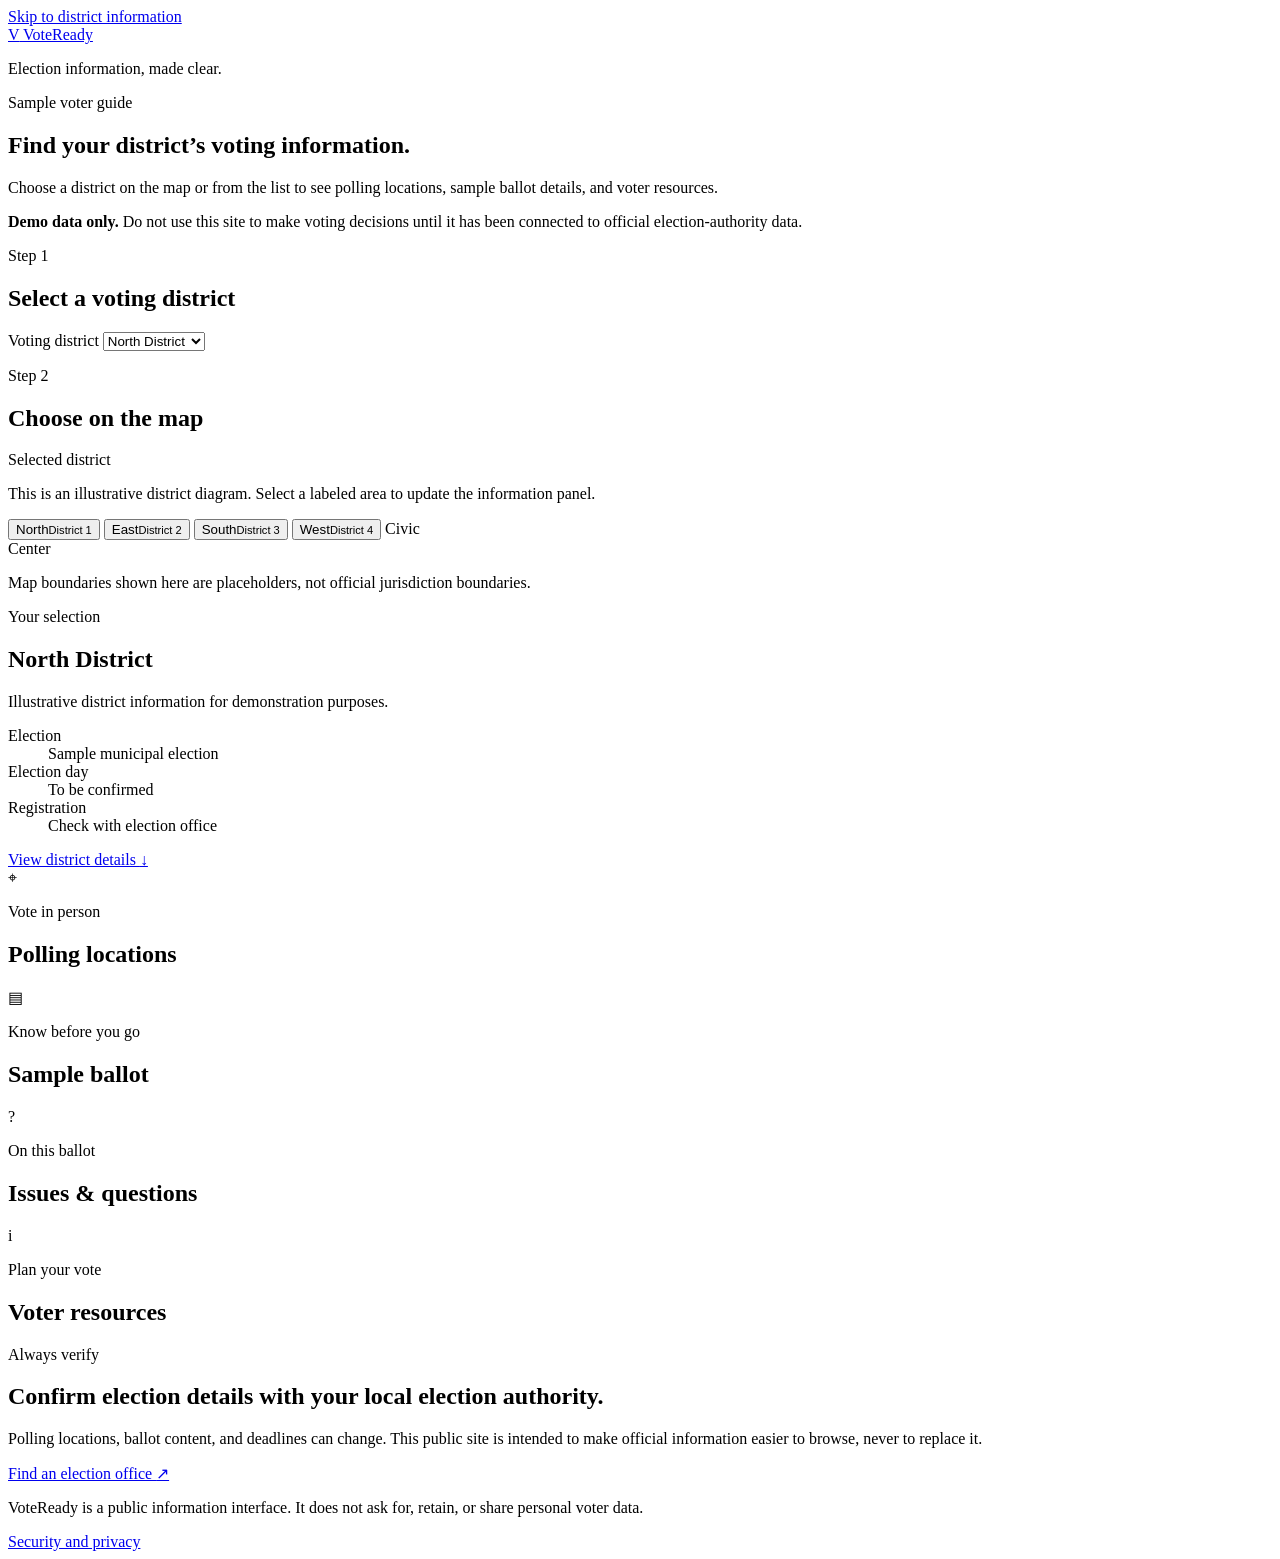
==== index.html @ 060397cc "Add initial HTML structure for election district information page" ====
<!doctype html>
<html lang="en">
  <head>
    <meta charset="utf-8">
    <meta name="viewport" content="width=device-width, initial-scale=1">
    <meta name="description" content="A quick, accessible guide to sample voting district information.">
    <!-- GitHub Pages cannot set HTTP headers. Keep this in sync with host-level headers if hosting moves. -->
    <meta http-equiv="Content-Security-Policy" content="default-src 'self'; base-uri 'none'; object-src 'none'; form-action 'none'; frame-ancestors 'none'; img-src 'self' data:; script-src 'self'; style-src 'self'; connect-src 'self'; upgrade-insecure-requests">
    <meta name="referrer" content="no-referrer">
    <meta name="color-scheme" content="light">
    <title>VoteReady | District information</title>
    <link rel="stylesheet" href="assets/css/styles.css">
  </head>
  <body>
    <a class="skip-link" href="#main-content">Skip to district information</a>
    <header class="site-header">
      <a class="brand" href="./" aria-label="VoteReady home">
        <span class="brand-mark" aria-hidden="true">V</span>
        <span>VoteReady</span>
      </a>
      <p class="header-note">Election information, made clear.</p>
    </header>

    <main id="main-content">
      <section class="hero" aria-labelledby="page-title">
        <p class="eyebrow">Sample voter guide</p>
        <h1 id="page-title">Find your district’s voting information.</h1>
        <p class="hero-copy">Choose a district on the map or from the list to see polling locations, sample ballot details, and voter resources.</p>
        <p class="data-notice"><strong>Demo data only.</strong> Do not use this site to make voting decisions until it has been connected to official election-authority data.</p>
      </section>

      <section class="district-picker" aria-labelledby="district-picker-title">
        <div>
          <p class="eyebrow">Step 1</p>
          <h2 id="district-picker-title">Select a voting district</h2>
        </div>
        <label class="select-control" for="district-select">
          <span class="sr-only">Voting district</span>
          <select id="district-select" name="district">
            <option value="north">North District</option>
            <option value="east">East District</option>
            <option value="south">South District</option>
            <option value="west">West District</option>
          </select>
        </label>
      </section>

      <section class="app-layout" aria-label="Voting district map and information">
        <div class="map-panel">
          <div class="panel-heading">
            <div>
              <p class="eyebrow">Step 2</p>
              <h2>Choose on the map</h2>
            </div>
            <span class="map-key"><span aria-hidden="true"></span>Selected district</span>
          </div>
          <p id="map-instructions" class="map-instructions">This is an illustrative district diagram. Select a labeled area to update the information panel.</p>
          <div class="district-map" role="group" aria-describedby="map-instructions" aria-label="Illustrative voting district map">
            <button class="district district-north" type="button" data-district="north" aria-pressed="true"><span>North</span><small>District 1</small></button>
            <button class="district district-east" type="button" data-district="east" aria-pressed="false"><span>East</span><small>District 2</small></button>
            <button class="district district-south" type="button" data-district="south" aria-pressed="false"><span>South</span><small>District 3</small></button>
            <button class="district district-west" type="button" data-district="west" aria-pressed="false"><span>West</span><small>District 4</small></button>
            <span class="map-center" aria-hidden="true">Civic<br>Center</span>
          </div>
          <p class="map-caption">Map boundaries shown here are placeholders, not official jurisdiction boundaries.</p>
        </div>

        <aside class="district-summary" aria-labelledby="district-name">
          <p class="eyebrow">Your selection</p>
          <h2 id="district-name" tabindex="-1">North District</h2>
          <p id="district-description">Illustrative district information for demonstration purposes.</p>
          <dl class="quick-facts">
            <div><dt>Election</dt><dd id="election-name">Sample municipal election</dd></div>
            <div><dt>Election day</dt><dd id="election-date">To be confirmed</dd></div>
            <div><dt>Registration</dt><dd id="registration-date">Check with election office</dd></div>
          </dl>
          <a class="text-link" href="#voting-information">View district details <span aria-hidden="true">↓</span></a>
        </aside>
      </section>

      <section id="voting-information" class="information-grid" aria-label="District voting information">
        <article class="info-card locations-card">
          <div class="card-heading">
            <div class="card-icon" aria-hidden="true">⌖</div>
            <div><p class="eyebrow">Vote in person</p><h2>Polling locations</h2></div>
          </div>
          <p id="polling-note" class="muted"></p>
          <ul id="locations-list" class="location-list"></ul>
        </article>

        <article class="info-card ballot-card">
          <div class="card-heading">
            <div class="card-icon" aria-hidden="true">▤</div>
            <div><p class="eyebrow">Know before you go</p><h2>Sample ballot</h2></div>
          </div>
          <p id="ballot-note" class="muted"></p>
          <div id="ballot-list" class="ballot-list"></div>
        </article>

        <article class="info-card issues-card">
          <div class="card-heading">
            <div class="card-icon" aria-hidden="true">?</div>
            <div><p class="eyebrow">On this ballot</p><h2>Issues &amp; questions</h2></div>
          </div>
          <ul id="issues-list" class="issues-list"></ul>
        </article>

        <article class="info-card resources-card">
          <div class="card-heading">
            <div class="card-icon" aria-hidden="true">i</div>
            <div><p class="eyebrow">Plan your vote</p><h2>Voter resources</h2></div>
          </div>
          <ul id="resources-list" class="resource-list"></ul>
        </article>
      </section>

      <section class="verify-section" aria-labelledby="verify-title">
        <div>
          <p class="eyebrow">Always verify</p>
          <h2 id="verify-title">Confirm election details with your local election authority.</h2>
          <p>Polling locations, ballot content, and deadlines can change. This public site is intended to make official information easier to browse, never to replace it.</p>
        </div>
        <a class="button-link" href="https://www.usa.gov/election-office" rel="noreferrer">Find an election office <span aria-hidden="true">↗</span></a>
      </section>
    </main>

    <footer class="site-footer">
      <p>VoteReady is a public information interface. It does not ask for, retain, or share personal voter data.</p>
      <a href="privacy.html">Security and privacy</a>
    </footer>
    <div id="selection-status" class="sr-only" aria-live="polite"></div>
    <script src="assets/js/election-data.js" defer></script>
    <script src="assets/js/app.js" defer></script>
  </body>
</html>
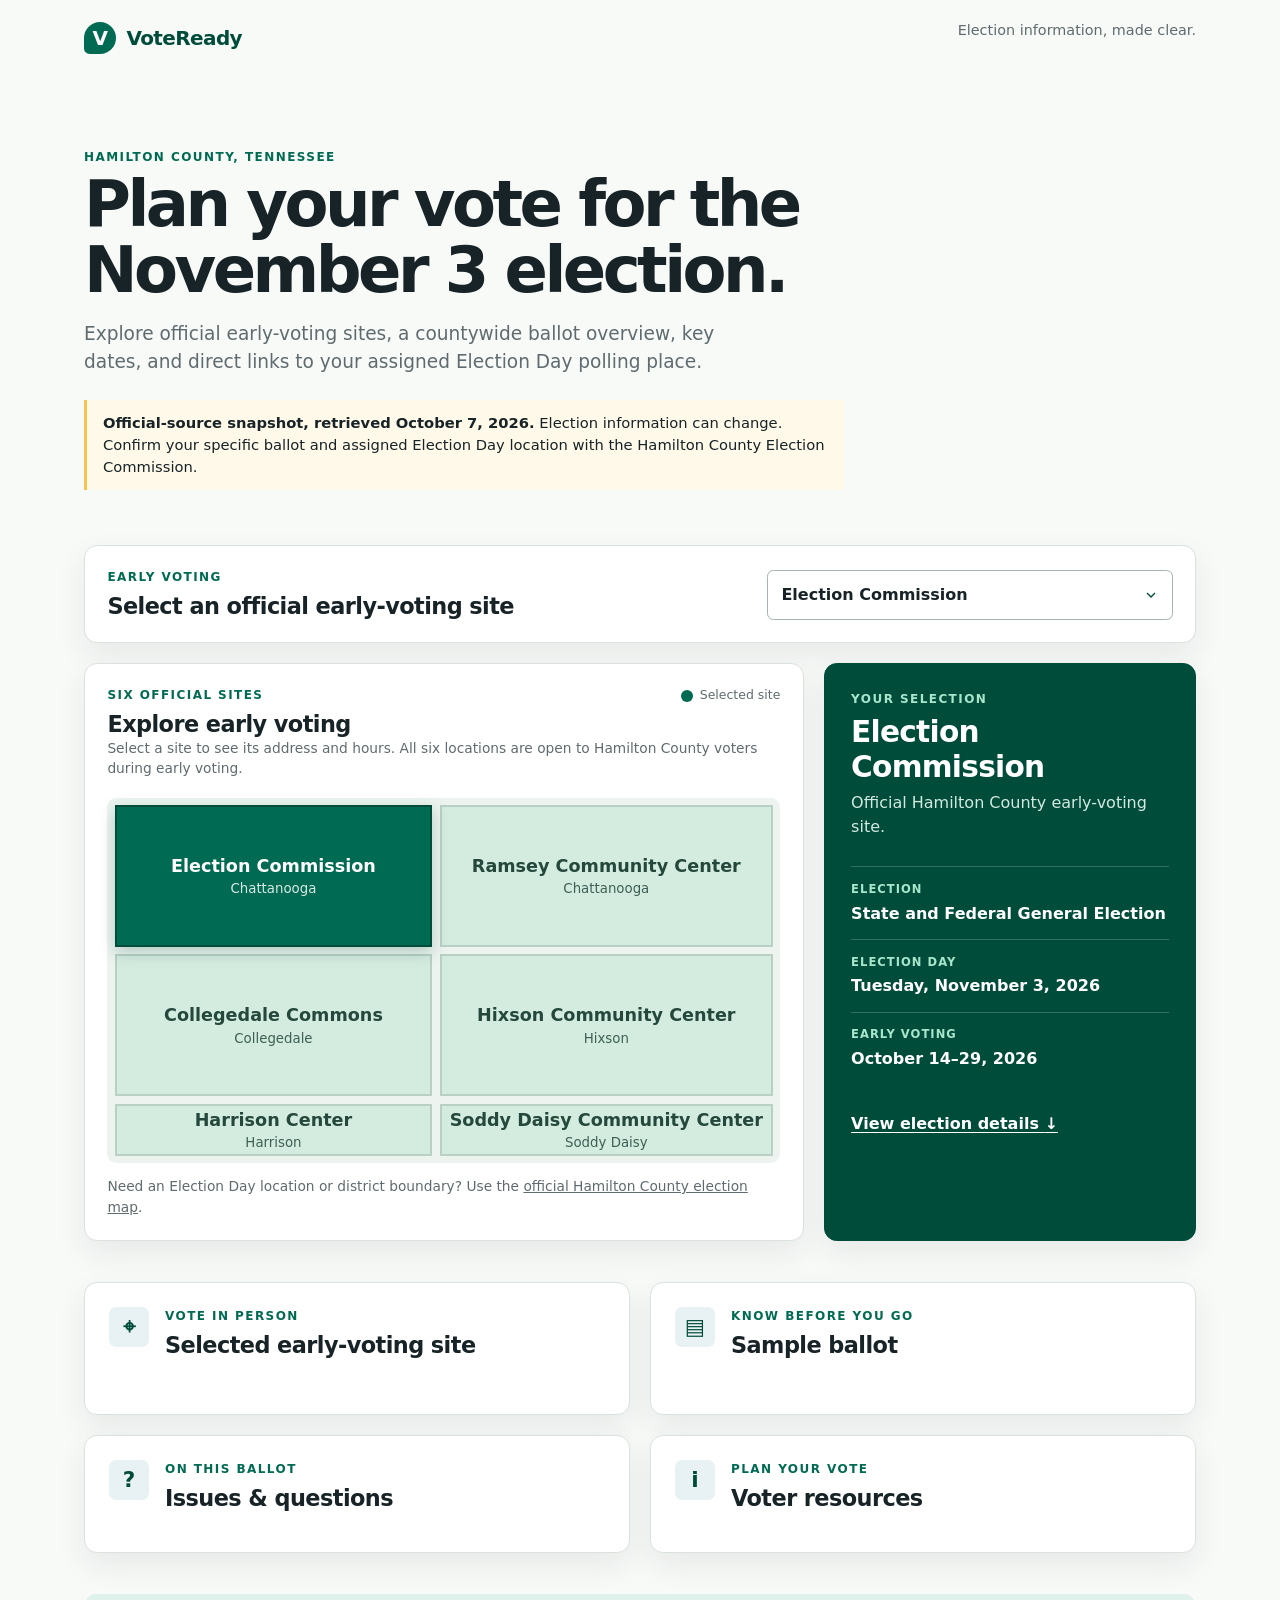
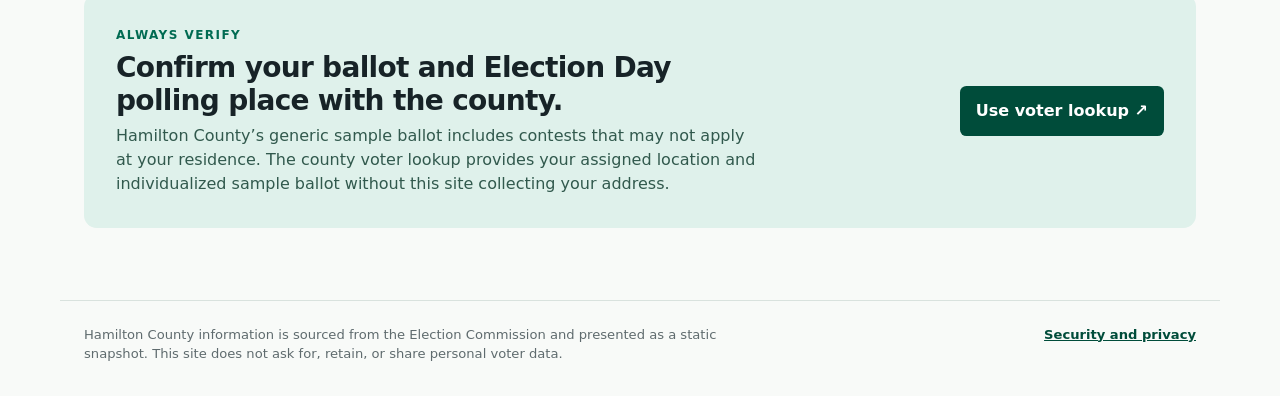
==== commit dc6a2433: "Update index.html for Hamilton County election information and early voting details" ====
--- a/index.html
+++ b/index.html
@@ -3,16 +3,16 @@
   <head>
     <meta charset="utf-8">
     <meta name="viewport" content="width=device-width, initial-scale=1">
-    <meta name="description" content="A quick, accessible guide to sample voting district information.">
+    <meta name="description" content="Official-source voting information for Hamilton County, Tennessee.">
     <!-- GitHub Pages cannot set HTTP headers. Keep this in sync with host-level headers if hosting moves. -->
     <meta http-equiv="Content-Security-Policy" content="default-src 'self'; base-uri 'none'; object-src 'none'; form-action 'none'; frame-ancestors 'none'; img-src 'self' data:; script-src 'self'; style-src 'self'; connect-src 'self'; upgrade-insecure-requests">
     <meta name="referrer" content="no-referrer">
     <meta name="color-scheme" content="light">
-    <title>VoteReady | District information</title>
+    <title>VoteReady | Hamilton County, Tennessee</title>
     <link rel="stylesheet" href="assets/css/styles.css">
   </head>
   <body>
-    <a class="skip-link" href="#main-content">Skip to district information</a>
+    <a class="skip-link" href="#main-content">Skip to voting information</a>
     <header class="site-header">
       <a class="brand" href="./" aria-label="VoteReady home">
         <span class="brand-mark" aria-hidden="true">V</span>
@@ -23,66 +23,69 @@
 
     <main id="main-content">
       <section class="hero" aria-labelledby="page-title">
-        <p class="eyebrow">Sample voter guide</p>
-        <h1 id="page-title">Find your district’s voting information.</h1>
-        <p class="hero-copy">Choose a district on the map or from the list to see polling locations, sample ballot details, and voter resources.</p>
-        <p class="data-notice"><strong>Demo data only.</strong> Do not use this site to make voting decisions until it has been connected to official election-authority data.</p>
+        <p class="eyebrow">Hamilton County, Tennessee</p>
+        <h1 id="page-title">Plan your vote for the November 3 election.</h1>
+        <p class="hero-copy">Explore official early-voting sites, a countywide ballot overview, key dates, and direct links to your assigned Election Day polling place.</p>
+        <p class="data-notice"><strong>Official-source snapshot, retrieved October 7, 2026.</strong> Election information can change. Confirm your specific ballot and assigned Election Day location with the Hamilton County Election Commission.</p>
       </section>
 
       <section class="district-picker" aria-labelledby="district-picker-title">
         <div>
-          <p class="eyebrow">Step 1</p>
-          <h2 id="district-picker-title">Select a voting district</h2>
+          <p class="eyebrow">Early voting</p>
+          <h2 id="district-picker-title">Select an official early-voting site</h2>
         </div>
         <label class="select-control" for="district-select">
-          <span class="sr-only">Voting district</span>
-          <select id="district-select" name="district">
-            <option value="north">North District</option>
-            <option value="east">East District</option>
-            <option value="south">South District</option>
-            <option value="west">West District</option>
+          <span class="sr-only">Early-voting site</span>
+          <select id="district-select" name="early-voting-site">
+            <option value="election_commission">Election Commission</option>
+            <option value="brainerd">Chris L. Ramsey Sr. Community Center</option>
+            <option value="collegedale">Collegedale Commons (Chestnut Hall)</option>
+            <option value="hixson">Hixson Community Center</option>
+            <option value="harrison">Harrison Center</option>
+            <option value="soddy_daisy">Soddy Daisy Community Center</option>
           </select>
         </label>
       </section>
 
-      <section class="app-layout" aria-label="Voting district map and information">
+      <section class="app-layout" aria-label="Early-voting sites and election information">
         <div class="map-panel">
           <div class="panel-heading">
             <div>
-              <p class="eyebrow">Step 2</p>
-              <h2>Choose on the map</h2>
+              <p class="eyebrow">Six official sites</p>
+              <h2>Explore early voting</h2>
             </div>
-            <span class="map-key"><span aria-hidden="true"></span>Selected district</span>
+            <span class="map-key"><span aria-hidden="true"></span>Selected site</span>
           </div>
-          <p id="map-instructions" class="map-instructions">This is an illustrative district diagram. Select a labeled area to update the information panel.</p>
-          <div class="district-map" role="group" aria-describedby="map-instructions" aria-label="Illustrative voting district map">
-            <button class="district district-north" type="button" data-district="north" aria-pressed="true"><span>North</span><small>District 1</small></button>
-            <button class="district district-east" type="button" data-district="east" aria-pressed="false"><span>East</span><small>District 2</small></button>
-            <button class="district district-south" type="button" data-district="south" aria-pressed="false"><span>South</span><small>District 3</small></button>
-            <button class="district district-west" type="button" data-district="west" aria-pressed="false"><span>West</span><small>District 4</small></button>
-            <span class="map-center" aria-hidden="true">Civic<br>Center</span>
+          <p id="map-instructions" class="map-instructions">Select a site to see its address and hours. All six locations are open to Hamilton County voters during early voting.</p>
+          <div class="district-map site-selector" role="group" aria-describedby="map-instructions" aria-label="Hamilton County early-voting sites">
+            <button class="district" type="button" data-district="election_commission" aria-pressed="true"><span>Election Commission</span><small>Chattanooga</small></button>
+            <button class="district" type="button" data-district="brainerd" aria-pressed="false"><span>Ramsey Community Center</span><small>Chattanooga</small></button>
+            <button class="district" type="button" data-district="collegedale" aria-pressed="false"><span>Collegedale Commons</span><small>Collegedale</small></button>
+            <button class="district" type="button" data-district="hixson" aria-pressed="false"><span>Hixson Community Center</span><small>Hixson</small></button>
+            <button class="district" type="button" data-district="harrison" aria-pressed="false"><span>Harrison Center</span><small>Harrison</small></button>
+            <button class="district" type="button" data-district="soddy_daisy" aria-pressed="false"><span>Soddy Daisy Community Center</span><small>Soddy Daisy</small></button>
           </div>
-          <p class="map-caption">Map boundaries shown here are placeholders, not official jurisdiction boundaries.</p>
+          <p class="map-caption">Need an Election Day location or district boundary? Use the <a href="https://gismaps.hamiltontn.gov/electionmap" rel="noreferrer">official Hamilton County election map</a>.</p>
         </div>
 
         <aside class="district-summary" aria-labelledby="district-name">
           <p class="eyebrow">Your selection</p>
-          <h2 id="district-name" tabindex="-1">North District</h2>
-          <p id="district-description">Illustrative district information for demonstration purposes.</p>
+          <h2 id="district-name" tabindex="-1">Election Commission</h2>
+          <p id="district-description">Official Hamilton County early-voting site.</p>
           <dl class="quick-facts">
-            <div><dt>Election</dt><dd id="election-name">Sample municipal election</dd></div>
-            <div><dt>Election day</dt><dd id="election-date">To be confirmed</dd></div>
-            <div><dt>Registration</dt><dd id="registration-date">Check with election office</dd></div>
+            <div><dt>Election</dt><dd id="election-name">State and Federal General Election</dd></div>
+            <div><dt>Election day</dt><dd id="election-date">Tuesday, November 3, 2026</dd></div>
+            <div><dt>Early voting</dt><dd id="registration-date">October 14–29, 2026</dd></div>
           </dl>
-          <a class="text-link" href="#voting-information">View district details <span aria-hidden="true">↓</span></a>
+          <a class="text-link" href="#voting-information">View election details <span aria-hidden="true">↓</span></a>
         </aside>
       </section>
 
-      <section id="voting-information" class="information-grid" aria-label="District voting information">
+      <section id="voting-information" class="information-grid" aria-label="Hamilton County voting information">
         <article class="info-card locations-card">
           <div class="card-heading">
             <div class="card-icon" aria-hidden="true">⌖</div>
-            <div><p class="eyebrow">Vote in person</p><h2>Polling locations</h2></div>
+            <div><p class="eyebrow">Vote in person</p><h2>Selected early-voting site</h2></div>
           </div>
           <p id="polling-note" class="muted"></p>
           <ul id="locations-list" class="location-list"></ul>
@@ -117,15 +120,15 @@
       <section class="verify-section" aria-labelledby="verify-title">
         <div>
           <p class="eyebrow">Always verify</p>
-          <h2 id="verify-title">Confirm election details with your local election authority.</h2>
-          <p>Polling locations, ballot content, and deadlines can change. This public site is intended to make official information easier to browse, never to replace it.</p>
+          <h2 id="verify-title">Confirm your ballot and Election Day polling place with the county.</h2>
+          <p>Hamilton County’s generic sample ballot includes contests that may not apply at your residence. The county voter lookup provides your assigned location and individualized sample ballot without this site collecting your address.</p>
         </div>
-        <a class="button-link" href="https://www.usa.gov/election-office" rel="noreferrer">Find an election office <span aria-hidden="true">↗</span></a>
+        <a class="button-link" href="https://voterlookup.hamiltontn.gov/" rel="noreferrer">Use voter lookup <span aria-hidden="true">↗</span></a>
       </section>
     </main>
 
     <footer class="site-footer">
-      <p>VoteReady is a public information interface. It does not ask for, retain, or share personal voter data.</p>
+      <p>Hamilton County information is sourced from the Election Commission and presented as a static snapshot. This site does not ask for, retain, or share personal voter data.</p>
       <a href="privacy.html">Security and privacy</a>
     </footer>
     <div id="selection-status" class="sr-only" aria-live="polite"></div>
--- a/assets/css/styles.css
+++ b/assets/css/styles.css
@@ -0,0 +1,114 @@
+:root {
+  --ink: #172327;
+  --muted: #5f6b6e;
+  --paper: #f8faf8;
+  --panel: #ffffff;
+  --line: #d9e2de;
+  --green: #006b52;
+  --green-dark: #004c3a;
+  --mint: #dff4e9;
+  --gold: #f5c453;
+  --blue: #e8f2f4;
+  --shadow: 0 12px 30px rgba(23, 35, 39, .08);
+}
+
+* { box-sizing: border-box; }
+html { scroll-behavior: smooth; }
+body { margin: 0; background: var(--paper); color: var(--ink); font-family: Inter, ui-sans-serif, system-ui, -apple-system, BlinkMacSystemFont, "Segoe UI", sans-serif; line-height: 1.5; }
+button, select { font: inherit; }
+a { color: inherit; }
+:focus-visible { outline: 3px solid #156eac; outline-offset: 3px; }
+.sr-only { position: absolute; width: 1px; height: 1px; padding: 0; margin: -1px; overflow: hidden; clip: rect(0, 0, 0, 0); white-space: nowrap; border: 0; }
+.skip-link { position: absolute; z-index: 10; top: -4rem; left: 1rem; padding: .7rem 1rem; background: var(--ink); color: white; border-radius: .35rem; }
+.skip-link:focus { top: 1rem; }
+
+.site-header, main, .site-footer { max-width: 1160px; margin: 0 auto; padding-left: 1.5rem; padding-right: 1.5rem; }
+.site-header { height: 76px; display: flex; align-items: center; justify-content: space-between; }
+.brand { display: inline-flex; align-items: center; gap: .65rem; color: var(--green-dark); font-size: 1.25rem; font-weight: 800; text-decoration: none; letter-spacing: -.03em; }
+.brand-mark { display: grid; width: 2rem; height: 2rem; place-items: center; border-radius: 50% 50% 50% .35rem; background: var(--green); color: white; }
+.header-note { color: var(--muted); font-size: .9rem; }
+.hero { padding: 4.5rem 0 2.5rem; max-width: 760px; }
+.eyebrow { margin: 0 0 .4rem; color: var(--green); font-size: .75rem; font-weight: 800; letter-spacing: .12em; text-transform: uppercase; }
+h1, h2, h3, p { margin-top: 0; }
+h1 { margin-bottom: 1rem; font-size: clamp(2.35rem, 5vw, 4.5rem); line-height: 1.03; letter-spacing: -.055em; }
+h2 { margin-bottom: .35rem; font-size: 1.4rem; line-height: 1.2; letter-spacing: -.025em; }
+h3 { font-size: 1rem; }
+.hero-copy { max-width: 640px; color: var(--muted); font-size: 1.16rem; }
+.data-notice { margin-top: 1.5rem; padding: .75rem 1rem; border-left: 3px solid var(--gold); background: #fff9e9; font-size: .92rem; }
+.district-picker { display: flex; align-items: end; justify-content: space-between; gap: 1rem; padding: 1.4rem; background: var(--panel); border: 1px solid var(--line); border-radius: .8rem; box-shadow: var(--shadow); }
+.district-picker h2 { margin: 0; }
+.select-control select { min-width: 230px; padding: .75rem 2.7rem .75rem .85rem; appearance: none; border: 1px solid #a4b4ae; border-radius: .4rem; background: white url("data:image/svg+xml,%3Csvg xmlns='http://www.w3.org/2000/svg' width='16' height='16' fill='none' stroke='%23004c3a' stroke-width='2' viewBox='0 0 24 24'%3E%3Cpath d='m6 9 6 6 6-6'/%3E%3C/svg%3E") no-repeat right .8rem center; color: var(--ink); font-weight: 700; cursor: pointer; }
+.app-layout { display: grid; grid-template-columns: minmax(0, 1.45fr) minmax(270px, .75fr); gap: 1.25rem; margin: 1.25rem 0; }
+.map-panel, .district-summary, .info-card { background: var(--panel); border: 1px solid var(--line); border-radius: .8rem; box-shadow: var(--shadow); }
+.map-panel { padding: 1.4rem; }
+.panel-heading, .card-heading { display: flex; justify-content: space-between; gap: 1rem; align-items: flex-start; }
+.panel-heading h2, .card-heading h2 { margin: 0; }
+.map-key { display: inline-flex; align-items: center; gap: .4rem; color: var(--muted); font-size: .78rem; white-space: nowrap; }
+.map-key span { display: inline-block; width: .75rem; height: .75rem; border-radius: 50%; background: var(--green); }
+.map-instructions, .map-caption, .muted { color: var(--muted); font-size: .86rem; }
+.district-map { display: grid; grid-template-columns: 1fr 1.05fr; grid-template-rows: 142px 142px; gap: .45rem; position: relative; min-height: 290px; margin-top: 1.2rem; padding: .45rem; border-radius: .6rem; background: #edf4f0; }
+.district { display: flex; position: relative; flex-direction: column; justify-content: center; align-items: center; border: 2px solid #bad0c5; background: #d4ebe0; color: #25483c; cursor: pointer; transition: transform .15s ease, background .15s ease, box-shadow .15s ease; }
+.district:hover { transform: translateY(-2px); background: #c7e6d7; box-shadow: 0 4px 12px rgba(0, 75, 58, .12); }
+.district[aria-pressed="true"] { z-index: 1; border-color: var(--green-dark); background: var(--green); color: white; box-shadow: 0 5px 15px rgba(0, 75, 58, .25); }
+.district span { font-size: 1.1rem; font-weight: 800; }
+.district small { opacity: .85; }
+.district-north { border-radius: .55rem .3rem .3rem .3rem; clip-path: polygon(0 5%, 100% 0, 88% 100%, 3% 92%); }
+.district-east { border-radius: .3rem .55rem .3rem .3rem; clip-path: polygon(6% 3%, 100% 12%, 94% 92%, 0 100%); }
+.district-south { border-radius: .3rem .3rem .55rem .3rem; clip-path: polygon(3% 0, 92% 6%, 100% 96%, 0 100%); }
+.district-west { border-radius: .3rem .3rem .3rem .55rem; clip-path: polygon(0 8%, 93% 0, 100% 88%, 8% 100%); }
+.map-center { position: absolute; top: 50%; left: 50%; z-index: 2; width: 66px; height: 66px; display: grid; place-items: center; border: 3px solid white; border-radius: 50%; background: var(--gold); color: #46360d; font-size: .7rem; font-weight: 800; line-height: 1.1; text-align: center; transform: translate(-50%, -50%); }
+.map-caption { margin: .8rem 0 0; }
+.district-summary { padding: 1.65rem; background: var(--green-dark); border-color: var(--green-dark); color: white; }
+.district-summary .eyebrow { color: #a8e6cb; }
+.district-summary h2 { font-size: 1.85rem; }
+.district-summary > p:not(.eyebrow) { color: #d3e9df; }
+.quick-facts { margin: 1.7rem 0; }
+.quick-facts div { padding: .85rem 0; border-top: 1px solid rgba(255,255,255,.2); }
+.quick-facts dt { margin-bottom: .2rem; color: #a8e6cb; font-size: .72rem; font-weight: 800; letter-spacing: .09em; text-transform: uppercase; }
+.quick-facts dd { margin: 0; font-weight: 700; }
+.text-link { color: white; font-weight: 800; text-underline-offset: .2em; }
+.information-grid { display: grid; grid-template-columns: repeat(2, minmax(0, 1fr)); gap: 1.25rem; margin: 2.6rem 0; }
+.info-card { padding: 1.5rem; }
+.card-heading { justify-content: flex-start; margin-bottom: 1rem; }
+.card-icon { display: grid; flex: 0 0 auto; width: 2.5rem; height: 2.5rem; place-items: center; border-radius: .45rem; background: var(--blue); color: var(--green-dark); font-weight: 900; font-size: 1.35rem; }
+.location-list, .issues-list, .resource-list, .candidate-list { padding: 0; list-style: none; }
+.location-list { display: grid; gap: .7rem; }
+.location { padding: 1rem; border-radius: .45rem; background: #f4f8f6; }
+.location-name { margin-bottom: .15rem; }
+.location-address { margin-bottom: .2rem; color: var(--ink); }
+.location-hours { margin: 0; color: var(--muted); font-size: .85rem; }
+.contest { padding: .95rem 0; border-top: 1px solid var(--line); }
+.contest-name { margin-bottom: .5rem; }
+.candidate-list { display: flex; flex-wrap: wrap; gap: .45rem; margin: 0; }
+.candidate-list li { padding: .25rem .55rem; border: 1px solid #bcd1c7; border-radius: 999px; color: #36594b; font-size: .85rem; }
+.issues-list, .resource-list { display: grid; gap: .75rem; margin: 0; }
+.issue, .resource { position: relative; padding-left: 1.25rem; }
+.issue::before, .resource::before { position: absolute; left: 0; color: var(--green); font-weight: 900; content: "→"; }
+.verify-section { display: flex; align-items: center; justify-content: space-between; gap: 2rem; margin: 0 0 4.5rem; padding: 2rem; border-radius: .8rem; background: #dff1eb; }
+.verify-section h2 { max-width: 570px; font-size: 1.75rem; }
+.verify-section p:not(.eyebrow) { max-width: 640px; margin-bottom: 0; color: #31594d; }
+.button-link { flex: 0 0 auto; padding: .8rem 1rem; border-radius: .4rem; background: var(--green-dark); color: white; font-weight: 800; text-decoration: none; white-space: nowrap; }
+.button-link:hover { background: var(--green); }
+.site-footer { display: flex; justify-content: space-between; gap: 1.5rem; padding-top: 1.5rem; padding-bottom: 2rem; border-top: 1px solid var(--line); color: var(--muted); font-size: .82rem; }
+.site-footer p { margin: 0; max-width: 700px; }
+.site-footer a { color: var(--green-dark); font-weight: 700; }
+.policy-page { max-width: 800px; padding-top: 4.5rem; padding-bottom: 4rem; }
+.policy-page h1 { max-width: 720px; }
+.policy-intro { max-width: 650px; color: var(--muted); font-size: 1.16rem; }
+.policy-page section { margin: 2rem 0; padding-top: 1.25rem; border-top: 1px solid var(--line); }
+.policy-page section p { max-width: 700px; color: var(--muted); }
+@media (max-width: 760px) {
+  .site-header { height: 64px; }
+  .header-note { display: none; }
+  .hero { padding-top: 2.8rem; }
+  .district-picker, .verify-section, .site-footer { align-items: stretch; flex-direction: column; }
+  .select-control select { width: 100%; }
+  .app-layout, .information-grid { grid-template-columns: 1fr; }
+  .verify-section { margin-bottom: 2.8rem; }
+  .button-link { text-align: center; }
+}
+@media (max-width: 420px) {
+  .site-header, main, .site-footer { padding-left: 1rem; padding-right: 1rem; }
+  .map-panel, .district-summary, .info-card { padding: 1.1rem; }
+  .district-map { grid-template-rows: 115px 115px; min-height: 236px; }
+}
